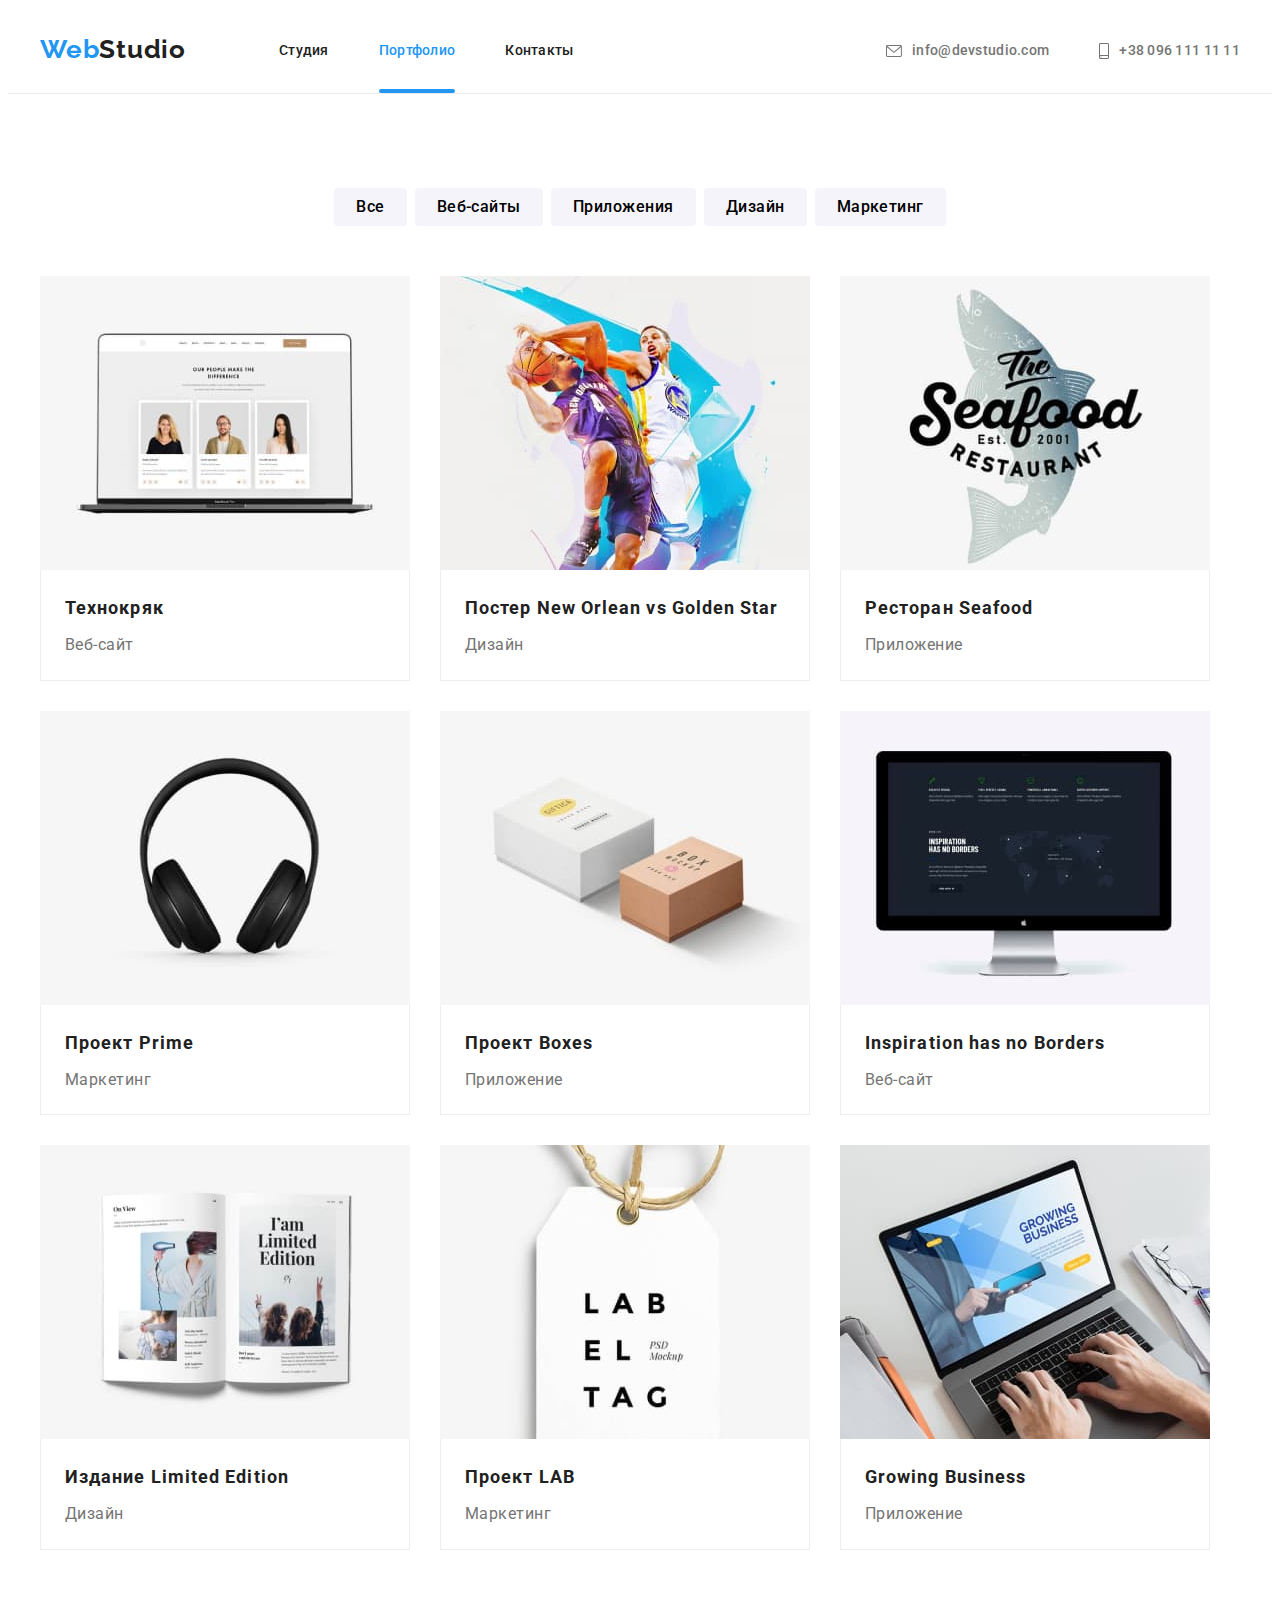
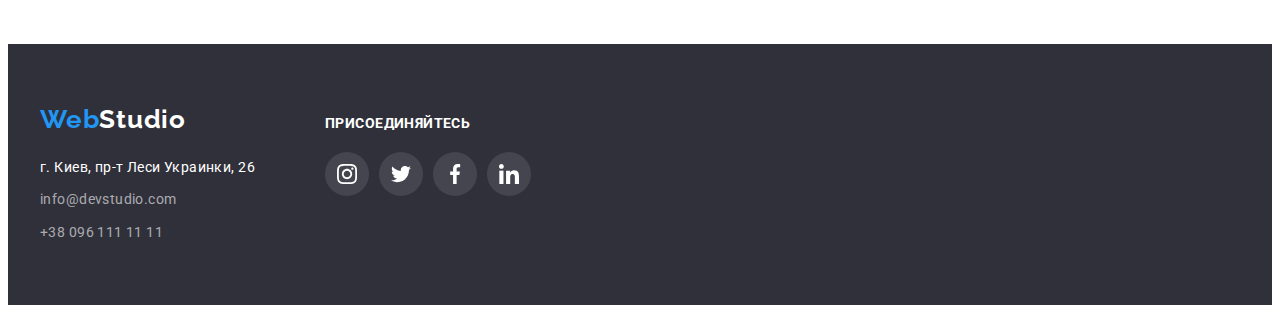
==== portfolio.html @ e02481c8 "Домашка 6" ====
<!DOCTYPE html>
<html lang="ru">

<head>
  <meta charset="UTF-8" />
  <meta http-equiv="X-UA-Compatible" content="IE=edge" />
  <meta name="viewport" content="width=device-width, initial-scale=1.0" />
  <title>WebStudio</title>
  <link rel="preconnect" href="https://fonts.gstatic.com" />
  <link href="https://fonts.googleapis.com/css2?family=Raleway:wght@700&family=Roboto:wght@400;500;700;900&display=swap"
    rel="stylesheet" />
  <link rel="stylesheet" href="https://cdnjs.cloudflare.com/ajax/libs/modern-normalize/1.0.0/modern-normalize.min.css"
    integrity="sha512-ISS7cAi1PEhQ8jnbJpJZMd29NlhNj4AWYyLOSp2CE/CsHxTCu+r+t0D2yoJudVrd0/8fTVPUVDzY5Tvli75u/g=="
    crossorigin="anonymous" />
  <link rel="stylesheet" href="./css/main.css" />
</head>

<body>
  <!--Header содержит Логотип, навигацию по сайту, контакты.-->
  <header class="header">
    <div class="container header-box">
      <nav class="nav">
        <a class="logo" href="./index.html" title="На главную"><span class="web">Web</span>Studio</a>
        <ul class="list menu">
          <li class="item">
            <a class="nav-link" href="./index.html">Студия</a>
          </li>
          <li class="item">
            <a class="nav-link current" href="./portfolio.html">Портфолио</a>
          </li>
          <li class="item">
            <a class="nav-link" href="">Контакты</a>
          </li>
        </ul>
      </nav>
      <ul class="list contacts">
        <li class="item">
          <a class="header-link" href="mailto:info@devstudio.com" title="Email">
            <svg class="contacts-icon" width="16" height="12">
              <use href="./img/icons/sprite.svg#envelope"></use>
            </svg>
            info@devstudio.com</a>
        </li>
        <li class="item">
          <a class="header-link" href="tel:380961111111" title="Phone number">
            <svg class="contacts-icon" width="10" height="16">
              <use href="./img/icons/sprite.svg#smartphone"></use>
            </svg>+38 096 111 11 11</a>
        </li>
      </ul>
    </div>
  </header>

  <!-- Main содержит основную контентную информацию=========== -->
  <main>
    <section class="portfolio-main">
      <div class="container">
        <h1 class="visually-hidden">Наши работы</h1>
        <!-- filters выбирает нужное окно из галереи ===========-->
        <ul class="list filter-container">
          <li class="filter-item">
            <button class="filter-btn" type="button">
              Все
            </button>
          </li>
          <li class="filter-item">
            <button class="filter-btn" type="button">
              Веб-сайты
            </button>
          </li>
          <li class="filter-item">
            <button class="filter-btn" type="button">
              Приложения
            </button>
          </li>
          <li class="filter-item">
            <button class="filter-btn" type="button">
              Дизайн
            </button>
          </li>
          <li class="filter-item">
            <button class="filter-btn" type="button">
              Маркетинг
            </button>
          </li>
        </ul>

        <!-- Галерея работ компании======== -->
        <ul class="list portfolio-galeri-set">
          <li class="portfolio-galeri-item">
            <a class="galeri-link" href="">
              <div class="galeri-thumb">
                <img src="./img/portfolio/portfolio-img.jpg" alt="Ноутбук с карточками людей" width="370"
                  height="294" />
                <div class="desc-overlay">
                  <p>Технокряк это современная площадка распространения коронавируса. Компании используют эту платформу
                    для цифрового шпионажа и атак на защищённые сервера конкурентов.</p>
                </div>

              </div>
              <div class="galeri-content">
                <h2 class="portfolio-title">Технокряк</h2>
                <p class="portfolio-text">Веб-сайт</p>
              </div>
            </a>
          </li>
          <li class="portfolio-galeri-item">
            <a class="galeri-link" href="">
              <div class="galeri-thumb">
                <img src="./img/portfolio/portfolio-img-1.jpg" alt="Два баскетбольмта играют в баскетбол" width="370"
                  height="294" />
                <div class="desc-overlay">
                  <p>Технокряк это современная площадка распространения коронавируса. Компании используют эту платформу
                    для цифрового шпионажа и атак на защищённые сервера конкурентов.</p>
                </div>
              </div>
              <div class="galeri-content">
                <h2 class="portfolio-title">
                  Постер New Orlean vs Golden Star
                </h2>
                <p class="portfolio-text">Дизайн</p>
              </div>
            </a>
          </li>
          <li class="portfolio-galeri-item">
            <a class="galeri-link" href="">
              <div class="galeri-thumb">
                <img src="./img/portfolio/portfolio-img-2.jpg" alt="Логотип СиФуд" width="370" height="294" />
                <div class="desc-overlay">
                  <p>Технокряк это современная площадка распространения коронавируса. Компании используют эту платформу
                    для цифрового шпионажа и атак на защищённые сервера конкурентов.</p>
                </div>
              </div>
              <div class="galeri-content">
                <h2 class="portfolio-title">
                  Ресторан Seafood
                </h2>
                <p class="portfolio-text">Приложение</p>
              </div>
            </a>
          </li>
          <li class="portfolio-galeri-item">
            <a class="galeri-link" href="">
              <div class="galeri-thumb">
                <img src="./img/portfolio/portfolio-img-3.jpg" alt="Чёрные наушники на белом фоне" width="370"
                  height="294" />
                <div class="desc-overlay">
                  <p>Технокряк это современная площадка распространения коронавируса. Компании используют эту платформу
                    для цифрового шпионажа и атак на защищённые сервера конкурентов.</p>
                </div>
              </div>
              <div class="galeri-content">
                <h2 class="portfolio-title">
                  Проект Prime
                </h2>
                <p class="portfolio-text">Маркетинг</p>
              </div>
            </a>
          </li>
          <li class="portfolio-galeri-item">
            <a class="galeri-link" href="">
              <div class="galeri-thumb">
                <img src="./img/portfolio/portfolio-img-4.jpg" alt="Две фирменные картонные коробочки" width="370"
                  height="294" />
                <div class="desc-overlay">
                  <p>Технокряк это современная площадка распространения коронавируса. Компании используют эту платформу
                    для цифрового шпионажа и атак на защищённые сервера конкурентов.</p>
                </div>
              </div>
              <div class="galeri-content">
                <h2 class="portfolio-title">
                  Проект Boxes
                </h2>
                <p class="portfolio-text">Приложение</p>
              </div>
            </a>
          </li>
          <li class="portfolio-galeri-item">
            <a class="galeri-link" href="">
              <div class="galeri-thumb">
                <img src="./img/portfolio/portfolio-img-5.jpg" alt="Монитор с изобрашением аналитического содержания"
                  width="370" height="294" />
                <div class="desc-overlay">
                  <p>Технокряк это современная площадка распространения коронавируса. Компании используют эту платформу
                    для цифрового шпионажа и атак на защищённые сервера конкурентов.</p>
                </div>
              </div>
              <div class="galeri-content">
                <h2 class="portfolio-title">
                  Inspiration has no Borders
                </h2>
                <p class="portfolio-text">Веб-сайт</p>
              </div>
            </a>
          </li>
          <li class="portfolio-galeri-item">
            <a class="galeri-link" href="">
              <div class="galeri-thumb">
                <img src="./img/portfolio/portfolio-img-6.jpg" alt="Разкрытый глНцевый журнал" width="370"
                  height="294" />
                <div class="desc-overlay">
                  <p>Технокряк это современная площадка распространения коронавируса. Компании используют эту платформу
                    для цифрового шпионажа и атак на защищённые сервера конкурентов.</p>
                </div>
              </div>
              <div class="galeri-content">
                <h2 class="portfolio-title">
                  Издание Limited Edition
                </h2>
                <p class="portfolio-text">Дизайн</p>
              </div>
            </a>
          </li>
          <li class="portfolio-galeri-item">
            <a class="galeri-link" href="">
              <div class="galeri-thumb">
                <img src="./img/portfolio/portfolio-img-7.jpg" alt="Фирменная бирка из магазина" width="370"
                  height="294" />
                <div class="desc-overlay">
                  <p>Технокряк это современная площадка распространения коронавируса. Компании используют эту платформу
                    для цифрового шпионажа и атак на защищённые сервера конкурентов.</p>
                </div>
              </div>
              <div class="galeri-content">
                <h2 class="portfolio-title">Проект LAB</h2>
                <p class="portfolio-text">Маркетинг</p>
              </div>
            </a>
          </li>
          <li class="portfolio-galeri-item">
            <a class="galeri-link" href="">
              <div class="galeri-thumb">
                <img src="./img/portfolio/portfolio-img-8.jpg" alt="Молодой человек работает на ноутбуке" width="370"
                  height="294" />
                <div class="desc-overlay">
                  <p>Технокряк это современная площадка распространения коронавируса. Компании используют эту платформу
                    для цифрового шпионажа и атак на защищённые сервера конкурентов.</p>
                </div>
              </div>
              <div class="galeri-content">
                <h2 class="portfolio-title">
                  Growing Business
                </h2>
                <p class="portfolio-text">Приложение</p>
              </div>
            </a>
          </li>
        </ul>
      </div>
    </section>
  </main>

  <!--Footer содержит логотип, физический адрес и контакты компаниию-->
  <footer class="footer">
    <div class="container footer-container">
      <div class="address">
        <a class="footer-logo" href="./index.html" title="На главную"><span class="web">Web</span>Studio</a>
        <address>
          <ul class="list">
            <li class="address-item">
              <p class="address-text">
                г. Киев, пр-т Леси Украинки, 26
              </p>
            </li>

            <li class="address-item">
              <a class="address-link" href="mailto:info@devstudio.com" title="Email">info@devstudio.com</a>
            </li>

            <li class="address-item">
              <a class="address-link" href="tel:380961111111" title="Phone number">+38 096 111 11 11</a>
            </li>
          </ul>
        </address>
      </div>
      <div class="footer-social-box">
        <p class="footer-text">присоединяйтесь</p>
        <ul class="list footer-icon">
          <li>
            <a class="link-icon" href="">
              <svg class="footer-social-icon" width="20" height="20">
                <use href="./img/icons/sprite.svg#instagram"></use>
              </svg>
            </a>
          </li>
          <li>
            <a class="link-icon" href="">
              <svg class="footer-social-icon" width="20" height="20">
                <use href="./img/icons/sprite.svg#twitter"></use>
              </svg>
            </a>
          </li>
          <li>
            <a class="link-icon" href="">
              <svg class="footer-social-icon" width="20" height="20">
                <use href="./img/icons/sprite.svg#facebook"></use>
              </svg>
            </a>
          </li>
          <li>
            <a class="link-icon" href="">
              <svg class="footer-social-icon" width="20" height="20">
                <use href="./img/icons/sprite.svg#linkedin"></use>
              </svg>
            </a>
          </li>
        </ul>
      </div>
    </div>
  </footer>
</body>

</html>
---- css/main.css ----
:root {
	--primary-text-color: #212121;
	--secondary-text-color: #757575;
	--accent-color: #2196f3;
	--batton-hover: #188ce8;
	--section-bg-color: #f5f4fa;
	--primary-wight-color: #ffffff;
	--footer-color: #2f303a;
	--galeri-set-gap: 30px;
}

body {
	font-family: "Roboto", sans-serif;
	background-color: var(--primary-wight-color);
	color: var(--primary-text-color);
}

/* Селектор наследующий шрифт для кнопки */
button {
	font-family: inherit;
}

/* Селектор для устранения маркеров от списков ul*/
.list,
.galeri-link {
	padding: 0;
	margin: 0;
	list-style: none;
	text-decoration: none;
}

.container {
	margin: 0 auto;
	width: 1200px;
	padding: 0 15px;

	/*outline: 1px solid tomato;*/
}

.section,
.portfolio-main {
	padding: 94px 0;
}

h1,
h2,
h3,
h4,
h5,
h6,
p {
	margin: 0;
}

img {
	display: block;
	max-width: 100%;
}

/* --------------------------------- Header --------------------------------- */
.header {
	border-bottom: 1px solid #ececec;
}

.logo,
.footer-logo {
	font-family: "Raleway", sans-serif;
	font-weight: 700;
	font-size: 26px;
	line-height: 1.2;
	letter-spacing: 0.03em;
	color: var(--primary-text-color);
	text-decoration: none;
}

/* ----------------------------------- Nav ---------------------------------- */
.nav,
.nav-link {
	font-weight: 500;
	font-size: 14px;
	line-height: 1.5;
	letter-spacing: 0.02em;
	color: var(--primary-text-color);
	text-decoration: none;

	transition: color 250ms cubic-bezier(0.4, 0, 0.2, 1);
}

.nav .nav-link:hover,
.nav .nav-link:focus,
.nav .nav-link.current,
.header-link:hover,
.header-link:focus,
.web,
.address-link:hover,
.address-link:focus,
.contacts-icon:focus,
.contacts-icon:hover {
	color: var(--accent-color);
	fill: var(--accent-color);
}
.nav .nav-link.current {
	position: relative;
}

.current::after {
	content: "";
	position: absolute;
	width: 100%;
	height: 4px;
	bottom: -3px;
	left: 0;

	border-radius: 2px;

	background-color: var(--accent-color);
}

.container.header-box,
.nav,
.menu,
.contacts {
	display: flex;
}

.header-box,
.nav {
	align-items: center;
}

.logo {
	margin-right: 93px;
	padding: 24px 0 25px;
}

.menu .item + .item,
.contacts .item + .item {
	margin-left: 50px;
}

.menu .nav-link,
.contacts .header-link {
	padding: 32px 0;
}

/*Contacts*/
.contacts {
	margin-left: auto;
}

.contacts-icon {
	margin-right: 10px;
	fill: currentColor;
}

.header-link {
	display: flex;
	align-items: center;

	font-weight: 500;
	font-size: 14px;
	line-height: 1.5;
	letter-spacing: 0.02em;
	color: var(--secondary-text-color);
	text-decoration: none;

	transition: color 250ms cubic-bezier(0.4, 0, 0.2, 1);
}

/* ------------------------------- Header end ------------------------------- */

/* ---------- Main начало оформления основного контента на странице --------- */
/* ---------------------------------- Hero ---------------------------------- */
.hero {
	max-width: 1600px;
	min-height: 600px;
	margin: 0 auto;
	text-align: center;
	padding: 200px 0px;

	background-color: #c4c4c4;
	background-image: linear-gradient(
			to right,
			rgba(47, 48, 58, 0.4),
			rgba(47, 48, 58, 0.4)
		),
		url(../img/bg-Img-1600x600.jpg);
	background-repeat: no-repeat;
	background-position: center;
	background-size: cover;
}

.hero-title {
	width: 696px;
	margin: 0 auto 30px;

	letter-spacing: 0.06em;
	text-transform: uppercase;
	font-weight: 900;
	font-size: 44px;
	line-height: 1.36;

	color: var(--primary-wight-color);
}

/* ------------------------ Button Оформление кнопки ------------------------ */

.btn {
	padding: 10px 34px;

	font-weight: 700;
	font-size: 16px;
	line-height: 1.87;
	letter-spacing: 0.06em;

	background-color: var(--accent-color);
	color: var(--primary-wight-color);
	box-shadow: 0px 4px 4px rgba(0, 0, 0, 0.15);
	border-radius: 4px;
	border: none;
	cursor: pointer;

	transition: background-color 250ms cubic-bezier(0.4, 0, 0.2, 1);
}

.btn:hover,
.btn:focus {
	background-color: var(--batton-hover);
}
/* --------------------------------- Модалка -------------------------------- */
.backdrop {
	position: fixed;
	top: 0;
	left: 0;
	width: 100%;
	height: 100%;

	background: rgba(0, 0, 0, 0.2);

	opacity: 1;
	transition: opacity 250ms cubic-bezier(0.4, 0, 0.2, 1);
}

.backdrop.is-hidden {
	opacity: 0;
	pointer-events: none;
}

.backdrop.is-hidden .modal {
	transform: translate(-50%, -50%) scale(0.8);
}

.modal {
	position: absolute;
	top: 50%;
	left: 50%;

	min-width: 528px;
	min-height: 581px;
	padding: 15px;

	background: var(--primary-wight-color);
	box-shadow: 0px 1px 3px rgba(0, 0, 0, 0.12), 0px 1px 1px rgba(0, 0, 0, 0.14),
		0px 2px 1px rgba(0, 0, 0, 0.2);
	border-radius: 4px;

	transform: translate(-50%, -50%) scale(1);
	transition: 250ms cubic-bezier(0.4, 0, 0.2, 1);
}
.modal button {
	position: absolute;
	top: 8px;
	left: 490px;

	width: 30px;
	height: 30px;

	background: var(--primary-wight-color);
	border: 1px solid rgba(0, 0, 0, 0.1);
	box-sizing: border-box;
	border-radius: 50%;
}
/* --------------------------------- Модалка and-------------------------------- */
/* -------------------------------- Hero end -------------------------------- */

/* ------------------ Sectin оформление заголовков и текста ----------------- */
/* ------------------------------- Особенности ------------------------------ */
.visually-hidden {
	position: absolute;
	width: 1px;
	height: 1px;
	margin: -1px;
	border: 0;
	padding: 0;

	white-space: nowrap;
	clip-path: inset(100%);
	clip: rect(0 0 0 0);
	overflow: hidden;
}
.features-icon {
	margin-bottom: 30px;

	display: flex;
	align-items: center;
	justify-content: center;
	height: 120px;

	background-color: #f5f4fa;
	border-radius: 4px;
}

.description,
.galeri-container,
.team-container {
	display: flex;
	flex-wrap: wrap;
	margin-left: calc(-1 * var(--galeri-set-gap));
}

.description .description-item {
	margin-left: var(--galeri-set-gap);
	flex-basis: calc(100% / 4 - var(--galeri-set-gap));
}

/* ----------------------------- Особенности and ---------------------------- */
/* ---------------------------- Чем мы занимаемся --------------------------- */
.section.galeri {
	padding-top: 0;
}

.galeri-container .galeri-item {
	position: relative;
	margin-left: var(--galeri-set-gap);
	flex-basis: calc((100% * 90px) / 3 - var(--galeri-set-gap));
}

.galeri-container .galeri-item::after {
	content: "";
	position: absolute;
	width: 100%;
	height: 70px;
	left: 0;
	bottom: 0;

	background: rgba(47, 48, 58, 0.8);
}
.galeri-container .galeri-item p {
	position: absolute;
	left: 83px;
	bottom: 27px;
	z-index: 1;

	font-weight: 700;
	font-size: 14px;
	line-height: 1.14;
	text-align: center;
	letter-spacing: 0.03em;
	text-transform: uppercase;

	color: var(--primary-wight-color);
}

/* -------------------------- Чем мы занимаемся and ------------------------- */
.section.team {
	background-color: var(--section-bg-color);
	color: var(--primary-text-color);
}

.section-title {
	margin-bottom: 50px;

	font-size: 36px;
	line-height: 1.17;
	text-align: center;
	letter-spacing: 0.03em;
}

.title {
	margin-bottom: 10px;

	font-size: 14px;
	line-height: 1.4;
	letter-spacing: 0.03em;
	text-transform: uppercase;
}

.text {
	font-size: 14px;
	line-height: 1.71;
	letter-spacing: 0.03em;
	color: var(--secondary-text-color);
}

/* ----------------------- Оформление карточек команды ---------------------- */

.team-item {
	margin-left: var(--galeri-set-gap);
	flex-basis: calc((100% * 120px) / 4 - var(--galeri-set-gap));

	background-color: var(--primary-wight-color);
	box-shadow: 0px 1px 3px rgba(0, 0, 0, 0.12), 0px 1px 1px rgba(0, 0, 0, 0.14),
		0px 2px 1px rgba(0, 0, 0, 0.2);
	border-radius: 0px 0px 4px 4px;
}

.team-content {
	padding: 30px;
}

.cards-title {
	margin-bottom: 10px;

	font-weight: 500;
	font-size: 16px;
	line-height: 1.19;
	text-align: center;
	letter-spacing: 0.03em;
}

.cards-text {
	margin-bottom: 16px;

	font-size: 16px;
	line-height: 1.2;
	text-align: center;
	letter-spacing: 0.03em;
	color: var(--secondary-text-color);
}

.social,
.footer-icon,
.partners {
	display: flex;
	justify-content: center;
}

.social li:not(:last-child),
.footer-icon li:not(:last-child) {
	margin-right: 10px;
}

.link-icon {
	display: flex;
	justify-content: center;
	align-items: center;
	width: 44px;
	height: 44px;
	border-radius: 50%;
	background-color: rgba(255, 255, 255, 0.1);

	transition: background-color 250ms cubic-bezier(0.4, 0, 0.2, 1);
}

.link-icon:hover,
.link-icon:focus {
	background-color: var(--accent-color);
}

.social-icon {
	fill: #afb1b8;

	transition: fill 250ms cubic-bezier(0.4, 0, 0.2, 1);
}

.link-icon:hover .social-icon,
.link-icon:focus .social-icon {
	fill: var(--primary-wight-color);
}

/* -------------------------------- Партнёры -------------------------------- */
.partners li:not(:last-child) {
	margin-right: 30px;
}

.partners-link {
	display: flex;
	justify-content: center;
	align-items: center;
	width: 170px;
	height: 92px;

	border: 1px solid #afb1b8;
	border-radius: 4px;
	fill: #afb1b8;

	transition: fill 250ms cubic-bezier(0.4, 0, 0.2, 1),
		border-color 250ms cubic-bezier(0.4, 0, 0.2, 1);
}

.partners-link:hover,
.partners-link:focus {
	fill: var(--accent-color);
	border-color: var(--accent-color);
}
/* ------------------------------- Section end ------------------------------ */
/* -------------------------------- Main end -------------------------------- */

/* --------------------------------- Footer --------------------------------- */
.footer {
	background-color: var(--footer-color);
	padding: 60px 0;
}

.footer-logo {
	display: block;
	margin-bottom: 20px;
	color: var(--primary-wight-color);
}

.footer-container {
	display: flex;
	align-items: baseline;
}

/* Address*/
.address {
	margin-right: 70px;
}

.address-text {
	font-style: normal;
	font-size: 14px;
	line-height: 1.7;
	letter-spacing: 0.03em;
	color: var(--primary-wight-color);
}

/* -------------------------- Оформление meil & tel ------------------------- */
.address-item:not(:last-child) {
	margin: 0 0 9px;
}

.address-link {
	font-style: normal;
	font-size: 14px;
	line-height: 1.7;
	letter-spacing: 0.03em;

	text-decoration: none;
	color: rgba(255, 255, 255, 0.6);

	transition: color 250ms cubic-bezier(0.4, 0, 0.2, 1);
}

.footer-text {
	margin-bottom: 20px;

	font-weight: 700;
	font-size: 14px;
	line-height: 1.14;
	letter-spacing: 0.03em;

	text-transform: uppercase;
	color: var(--primary-wight-color);
}

.footer-social-icon {
	fill: var(--primary-wight-color);
}
/* ------------------------------- Footer end ------------------------------- */

/*=================================================Оформление страницы портфолио =========================================================*/
/* ------------------------ Оформление кнопок фильтра ----------------------- */
.filter-container {
	display: flex;
	margin: 0 0 50px;
	justify-content: center;
}

.filter-item:not(:first-child) {
	margin-left: 8px;
}

.filter-btn {
	padding: 6px 22px;
	font-weight: 500;
	font-size: 16px;
	line-height: 1.6;
	letter-spacing: 0.03em;

	border: none;
	border-radius: 4px;
	background-color: var(--section-bg-color);
	cursor: pointer;

	transition-property: color, background-color, box-shadow;
	transition-duration: 250ms;
	transition-timing-function: cubic-bezier(0.4, 0, 0.2, 1);
}

.filter-btn:hover,
.filter-btn:focus {
	background-color: var(--accent-color);
	color: var(--primary-wight-color);
	box-shadow: 0px 3px 1px rgba(0, 0, 0, 0.1), 0px 1px 2px rgba(0, 0, 0, 0.08),
		0px 2px 2px rgba(0, 0, 0, 0.12);
}

/* --------------------------------- overlay -------------------------------- */
.galeri-thumb {
	position: relative;
	overflow: hidden;
}
.desc-overlay {
	content: "";
	width: 100%;
	height: 100%;

	position: absolute;
	top: 0;
	left: 0;
	background: rgba(33, 150, 243, 0.9);

	transform: translateY(100%);
	transition: 250ms cubic-bezier(0.4, 0, 0.2, 1);
}

.portfolio-galeri-item:hover .desc-overlay,
.portfolio-galeri-item:focus .desc-overlay {
	transform: translateY(0);
}

.desc-overlay p {
	width: 322px;

	position: absolute;
	bottom: 63px;
	left: 24px;
	z-index: 1;

	font-size: 18px;
	line-height: 1.56;
	letter-spacing: 0.03em;

	color: var(--primary-wight-color);
}
/* --------------------------------- overlay and-------------------------------- */

/* ----------------------- Оформление карточек галереи ---------------------- */
.portfolio-galeri-set {
	display: flex;
	flex-wrap: wrap;
	margin-top: calc(-1 * var(--galeri-set-gap));
	margin-left: calc(-1 * var(--galeri-set-gap));
}

.portfolio-galeri-set .portfolio-galeri-item {
	margin-top: var(--galeri-set-gap);
	margin-left: var(--galeri-set-gap);
	flex-basis: calc((100% * 90px) / 3 - var(--galeri-set-gap));

	transition-property: box-shadow;
	transition-duration: 250ms;
	transition-timing-function: cubic-bezier(0.4, 0, 0.2, 1);
}

.galeri-content {
	padding: 20px 24px;
	border: 1px solid #eeeeee;
	border-top: none;
}

.portfolio-galeri-item:hover,
.portfolio-galeri-item:focus {
	box-shadow: 0px 1px 1px rgba(0, 0, 0, 0.12), 0px 4px 4px rgba(0, 0, 0, 0.06),
		1px 4px 6px rgba(0, 0, 0, 0.16);
}

.portfolio-title {
	margin-bottom: 4px;

	font-size: 18px;
	line-height: 2;
	letter-spacing: 0.06em;
	color: var(--primary-text-color);
}

.portfolio-text {
	font-size: 16px;
	line-height: 1.87;
	letter-spacing: 0.03em;
	color: var(--secondary-text-color);
}
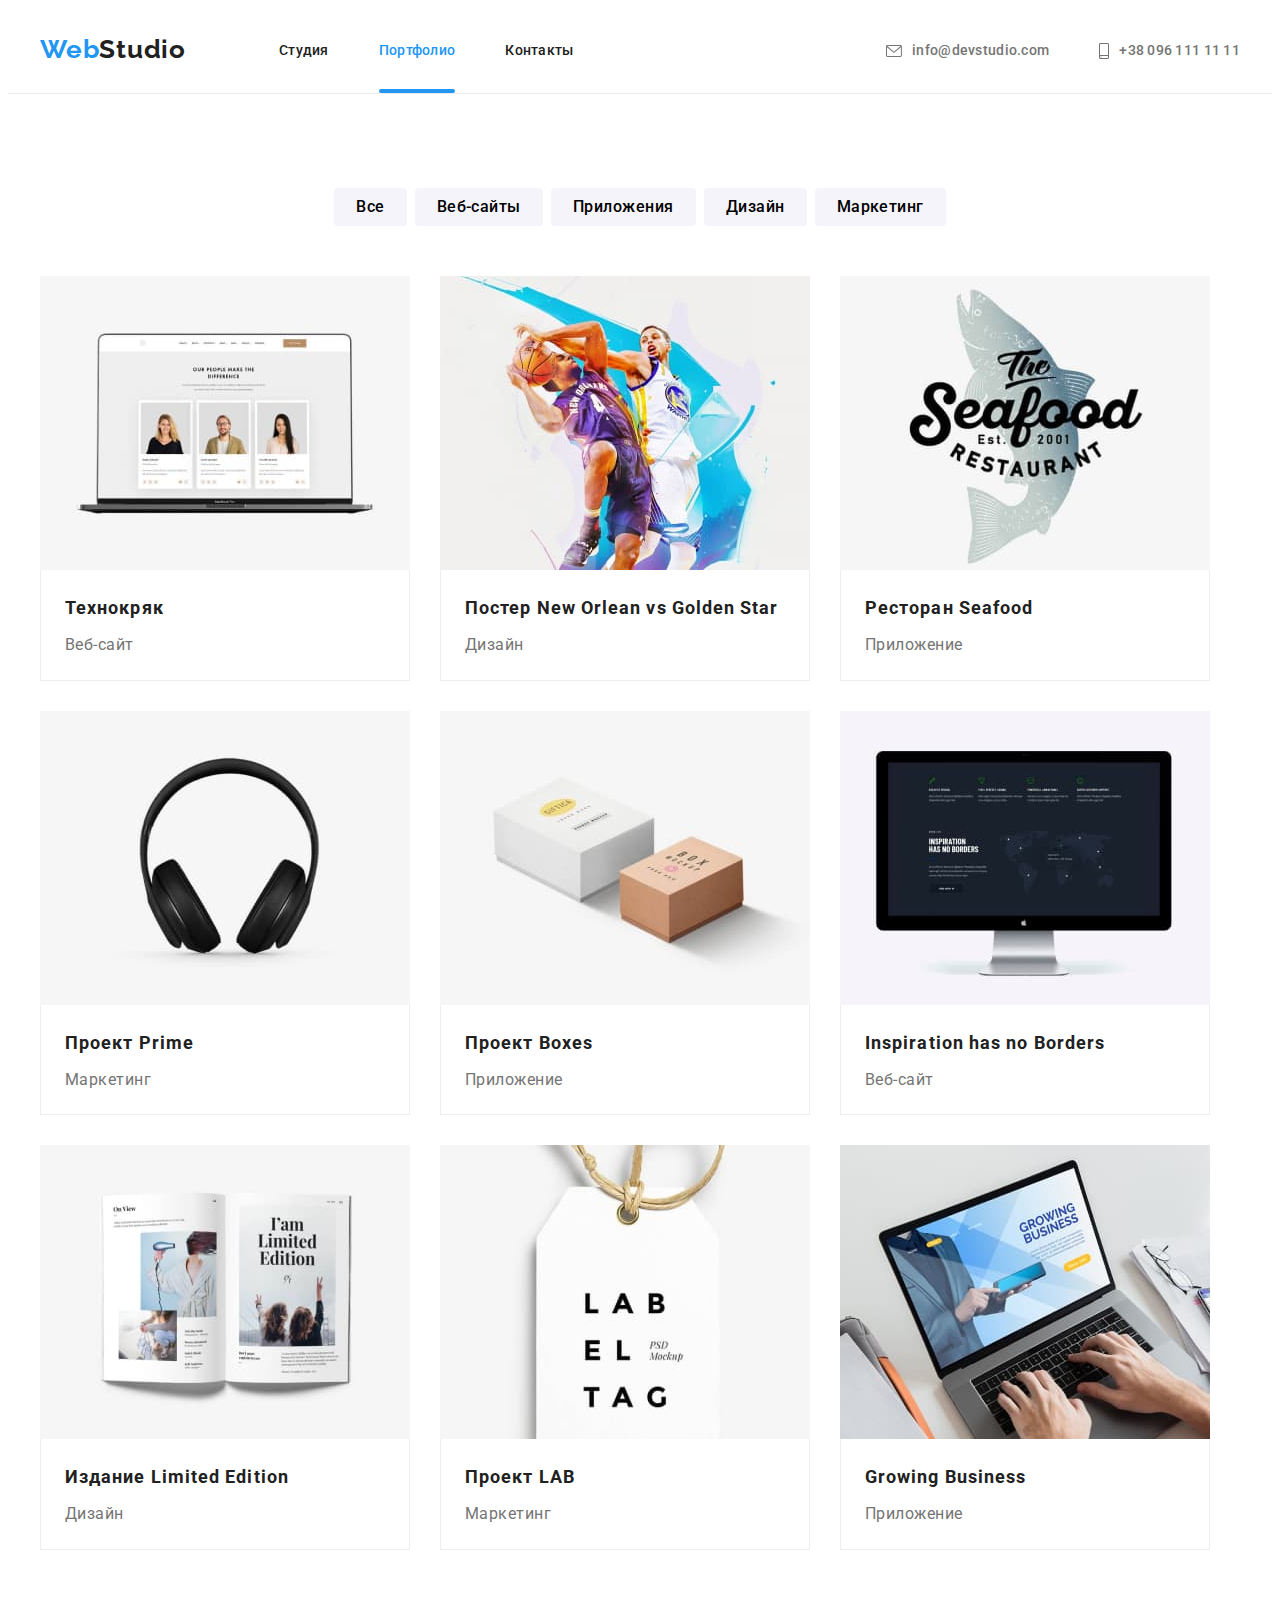
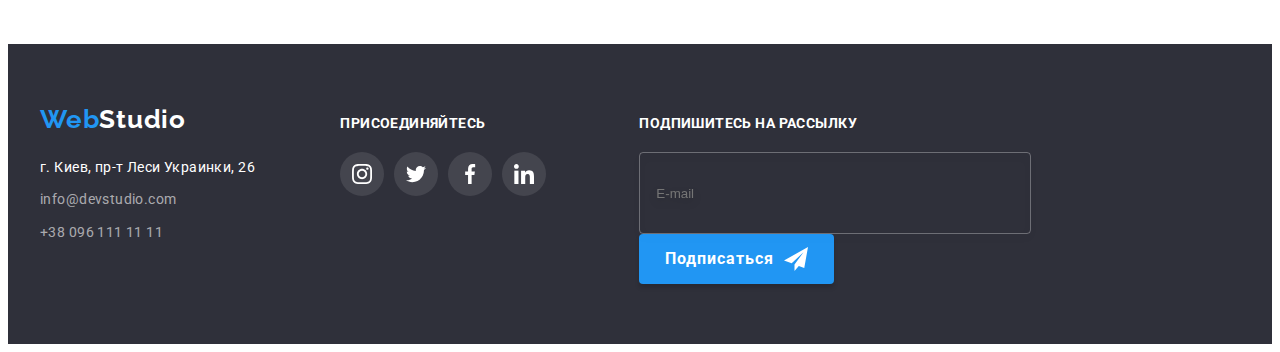
==== commit 538c3b6f: "Домашка 6" ====
--- a/portfolio.html
+++ b/portfolio.html
@@ -306,6 +306,20 @@
           </li>
         </ul>
       </div>
+
+      <!-- --------------------------- Форма подписки ---------------------------- -->
+      <form class="footer-form" name="mailing-form" autocomplete="off" novalidate>
+        <p class="footer-text">Подпишитесь на рассылку</p>
+        <label>
+          <input class="footer-input" type="email" name="email" placeholder="E-mail">
+        </label>
+        <button class="btn" type="submit">Подписаться
+          <svg class="form-btn-icon" width="24" height="24">
+            <use href="./img/icons/sprite.svg#send"></use>
+          </svg>
+        </button>
+      </form>
+
     </div>
   </footer>
 </body>
--- a/css/main.css
+++ b/css/main.css
@@ -95,7 +95,9 @@
 .address-link:hover,
 .address-link:focus,
 .contacts-icon:focus,
-.contacts-icon:hover {
+.contacts-icon:hover,
+.modal-btn-close:hover,
+.modal-btn-close:focus {
 	color: var(--accent-color);
 	fill: var(--accent-color);
 }
@@ -143,7 +145,7 @@
 	padding: 32px 0;
 }
 
-/*Contacts*/
+/* -------------------------------- Contacts -------------------------------- */
 .contacts {
 	margin-left: auto;
 }
@@ -166,7 +168,6 @@
 
 	transition: color 250ms cubic-bezier(0.4, 0, 0.2, 1);
 }
-
 /* ------------------------------- Header end ------------------------------- */
 
 /* ---------- Main начало оформления основного контента на странице --------- */
@@ -204,7 +205,6 @@
 }
 
 /* ------------------------ Button Оформление кнопки ------------------------ */
-
 .btn {
 	padding: 10px 34px;
 
@@ -220,13 +220,446 @@
 	border: none;
 	cursor: pointer;
 
-	transition: background-color 250ms cubic-bezier(0.4, 0, 0.2, 1);
+	transition: background-color 250ms cubic-bezier(0.4, 0, 0.2, 1),
+		box-shadow 250ms cubic-bezier(0.4, 0, 0.2, 1);
 }
 
 .btn:hover,
 .btn:focus {
 	background-color: var(--batton-hover);
-}
+	box-shadow: 0px 4px 4px rgba(0, 0, 0, 0.25);
+}
+/* -------------------------------- Hero end -------------------------------- */
+
+/* ------------------ Sectin оформление заголовков и текста ----------------- */
+/* ------------------------------- Особенности ------------------------------ */
+.visually-hidden {
+	position: absolute;
+	width: 1px;
+	height: 1px;
+	margin: -1px;
+	border: 0;
+	padding: 0;
+
+	white-space: nowrap;
+	clip-path: inset(100%);
+	clip: rect(0 0 0 0);
+	overflow: hidden;
+}
+
+.features-icon {
+	margin-bottom: 30px;
+
+	display: flex;
+	align-items: center;
+	justify-content: center;
+	height: 120px;
+
+	background-color: #f5f4fa;
+	border-radius: 4px;
+}
+
+.description,
+.galeri-container,
+.team-container {
+	display: flex;
+	flex-wrap: wrap;
+	margin-left: calc(-1 * var(--galeri-set-gap));
+}
+
+.description .description-item {
+	margin-left: var(--galeri-set-gap);
+	flex-basis: calc(100% / 4 - var(--galeri-set-gap));
+}
+
+/* ----------------------------- Особенности and ---------------------------- */
+/* ---------------------------- Чем мы занимаемся --------------------------- */
+.section.galeri {
+	padding-top: 0;
+}
+
+.galeri-container .galeri-item {
+	position: relative;
+	margin-left: var(--galeri-set-gap);
+	flex-basis: calc((100% * 90px) / 3 - var(--galeri-set-gap));
+}
+
+.galeri-container .galeri-item::after {
+	content: "";
+	position: absolute;
+	width: 100%;
+	height: 70px;
+	left: 0;
+	bottom: 0;
+
+	background: rgba(47, 48, 58, 0.8);
+}
+.galeri-container .galeri-item p {
+	position: absolute;
+	left: 83px;
+	bottom: 27px;
+	z-index: 1;
+
+	font-weight: 700;
+	font-size: 14px;
+	line-height: 1.14;
+	text-align: center;
+	letter-spacing: 0.03em;
+	text-transform: uppercase;
+
+	color: var(--primary-wight-color);
+}
+
+/* -------------------------- Чем мы занимаемся and ------------------------- */
+.section.team {
+	background-color: var(--section-bg-color);
+	color: var(--primary-text-color);
+}
+
+.section-title {
+	margin-bottom: 50px;
+
+	font-size: 36px;
+	line-height: 1.17;
+	text-align: center;
+	letter-spacing: 0.03em;
+}
+
+.title {
+	margin-bottom: 10px;
+
+	font-size: 14px;
+	line-height: 1.4;
+	letter-spacing: 0.03em;
+	text-transform: uppercase;
+}
+
+.text {
+	font-size: 14px;
+	line-height: 1.71;
+	letter-spacing: 0.03em;
+	color: var(--secondary-text-color);
+}
+
+/* ----------------------- Оформление карточек команды ---------------------- */
+.team-item {
+	margin-left: var(--galeri-set-gap);
+	flex-basis: calc((100% * 120px) / 4 - var(--galeri-set-gap));
+
+	background-color: var(--primary-wight-color);
+	box-shadow: 0px 1px 3px rgba(0, 0, 0, 0.12), 0px 1px 1px rgba(0, 0, 0, 0.14),
+		0px 2px 1px rgba(0, 0, 0, 0.2);
+	border-radius: 0px 0px 4px 4px;
+}
+
+.team-content {
+	padding: 30px;
+}
+
+.cards-title {
+	margin-bottom: 10px;
+
+	font-weight: 500;
+	font-size: 16px;
+	line-height: 1.19;
+	text-align: center;
+	letter-spacing: 0.03em;
+}
+
+.cards-text {
+	margin-bottom: 16px;
+
+	font-size: 16px;
+	line-height: 1.2;
+	text-align: center;
+	letter-spacing: 0.03em;
+	color: var(--secondary-text-color);
+}
+
+.social,
+.footer-icon,
+.partners {
+	display: flex;
+	justify-content: center;
+}
+
+.social li:not(:last-child),
+.footer-icon li:not(:last-child) {
+	margin-right: 10px;
+}
+
+.link-icon {
+	display: flex;
+	justify-content: center;
+	align-items: center;
+	width: 44px;
+	height: 44px;
+	border-radius: 50%;
+	background-color: rgba(255, 255, 255, 0.1);
+
+	transition: background-color 250ms cubic-bezier(0.4, 0, 0.2, 1);
+}
+
+.link-icon:hover,
+.link-icon:focus {
+	background-color: var(--accent-color);
+}
+
+.social-icon {
+	fill: #afb1b8;
+
+	transition: fill 250ms cubic-bezier(0.4, 0, 0.2, 1);
+}
+
+.link-icon:hover .social-icon,
+.link-icon:focus .social-icon {
+	fill: var(--primary-wight-color);
+}
+
+/* -------------------------------- Партнёры -------------------------------- */
+.partners li:not(:last-child) {
+	margin-right: 30px;
+}
+
+.partners-link {
+	display: flex;
+	justify-content: center;
+	align-items: center;
+	width: 170px;
+	height: 92px;
+
+	border: 1px solid #afb1b8;
+	border-radius: 4px;
+	fill: #afb1b8;
+
+	transition: fill 250ms cubic-bezier(0.4, 0, 0.2, 1),
+		border-color 250ms cubic-bezier(0.4, 0, 0.2, 1);
+}
+
+.partners-link:hover,
+.partners-link:focus {
+	fill: var(--accent-color);
+	border-color: var(--accent-color);
+}
+/* ------------------------------- Section end ------------------------------ */
+/* -------------------------------- Main end -------------------------------- */
+
+/* --------------------------------- Footer --------------------------------- */
+.footer {
+	background-color: var(--footer-color);
+	padding: 60px 0;
+}
+
+.footer-logo {
+	display: block;
+	margin-bottom: 20px;
+	color: var(--primary-wight-color);
+}
+
+.footer-container {
+	display: flex;
+	align-items: baseline;
+	/* justify-content: center; */
+}
+
+/* --------------------------------- Address -------------------------------- */
+.address {
+	margin-right: 70px;
+	width: 231px;
+}
+
+.address-text {
+	font-style: normal;
+	font-size: 14px;
+	line-height: 1.7;
+	letter-spacing: 0.03em;
+	color: var(--primary-wight-color);
+}
+
+/* -------------------------- Оформление meil & tel ------------------------- */
+.address-item:not(:last-child) {
+	margin: 0 0 9px;
+}
+
+.address-link {
+	font-style: normal;
+	font-size: 14px;
+	line-height: 1.7;
+	letter-spacing: 0.03em;
+
+	text-decoration: none;
+	color: rgba(255, 255, 255, 0.6);
+
+	transition: color 250ms cubic-bezier(0.4, 0, 0.2, 1);
+}
+
+.footer-text {
+	margin-bottom: 20px;
+
+	font-weight: 700;
+	font-size: 14px;
+	line-height: 1.14;
+	letter-spacing: 0.03em;
+
+	text-transform: uppercase;
+	color: var(--primary-wight-color);
+}
+.footer-social-box {
+	margin-right: 93px;
+}
+
+.footer-social-icon {
+	fill: var(--primary-wight-color);
+}
+/* ---------------------------------- Форма подписки ---------------------------------- */
+.footer-form .btn {
+	display: inline-flex;
+	align-items: center;
+	padding: 10px 26px;
+}
+
+.footer-input {
+	margin-right: 12px;
+
+	width: 358px;
+	height: 50px;
+	padding: 15px 16px;
+
+	border: 1px solid rgba(255, 255, 255, 0.3);
+	background: transparent;
+	outline: none;
+	color: var(--primary-wight-color);
+
+	filter: drop-shadow(0px 4px 4px rgba(0, 0, 0, 0.15));
+	border-radius: 4px;
+}
+
+.form-btn-icon {
+	margin-left: 10px;
+}
+/* ------------------------------- Footer end ------------------------------- */
+
+/*=================================================Оформление страницы портфолио =========================================================*/
+/* ------------------------ Оформление кнопок фильтра ----------------------- */
+.filter-container {
+	display: flex;
+	margin: 0 0 50px;
+	justify-content: center;
+}
+
+.filter-item:not(:first-child) {
+	margin-left: 8px;
+}
+
+.filter-btn {
+	padding: 6px 22px;
+	font-weight: 500;
+	font-size: 16px;
+	line-height: 1.6;
+	letter-spacing: 0.03em;
+
+	border: none;
+	border-radius: 4px;
+	background-color: var(--section-bg-color);
+	cursor: pointer;
+
+	transition-property: color, background-color, box-shadow;
+	transition-duration: 250ms;
+	transition-timing-function: cubic-bezier(0.4, 0, 0.2, 1);
+}
+
+.filter-btn:hover,
+.filter-btn:focus {
+	background-color: var(--accent-color);
+	color: var(--primary-wight-color);
+	box-shadow: 0px 3px 1px rgba(0, 0, 0, 0.1), 0px 1px 2px rgba(0, 0, 0, 0.08),
+		0px 2px 2px rgba(0, 0, 0, 0.12);
+}
+
+/* --------------------------------- overlay -------------------------------- */
+.galeri-thumb {
+	position: relative;
+	overflow: hidden;
+}
+.desc-overlay {
+	content: "";
+	width: 100%;
+	height: 100%;
+
+	position: absolute;
+	top: 0;
+	left: 0;
+	background: rgba(33, 150, 243, 0.9);
+
+	transform: translateY(100%);
+	transition: 250ms cubic-bezier(0.4, 0, 0.2, 1);
+}
+
+.portfolio-galeri-item:hover .desc-overlay,
+.portfolio-galeri-item:focus .desc-overlay {
+	transform: translateY(0);
+}
+
+.desc-overlay p {
+	width: 322px;
+
+	position: absolute;
+	bottom: 63px;
+	left: 24px;
+	z-index: 1;
+
+	font-size: 18px;
+	line-height: 1.56;
+	letter-spacing: 0.03em;
+
+	color: var(--primary-wight-color);
+}
+/* --------------------------------- overlay and-------------------------------- */
+
+/* ----------------------- Оформление карточек галереи ---------------------- */
+.portfolio-galeri-set {
+	display: flex;
+	flex-wrap: wrap;
+	margin-top: calc(-1 * var(--galeri-set-gap));
+	margin-left: calc(-1 * var(--galeri-set-gap));
+}
+
+.portfolio-galeri-set .portfolio-galeri-item {
+	margin-top: var(--galeri-set-gap);
+	margin-left: var(--galeri-set-gap);
+	flex-basis: calc((100% * 90px) / 3 - var(--galeri-set-gap));
+
+	transition: box-shadow 250ms cubic-bezier(0.4, 0, 0.2, 1);
+}
+
+.galeri-content {
+	padding: 20px 24px;
+	border: 1px solid #eeeeee;
+	border-top: none;
+}
+
+.portfolio-galeri-item:hover,
+.portfolio-galeri-item:focus {
+	box-shadow: 0px 1px 1px rgba(0, 0, 0, 0.12), 0px 4px 4px rgba(0, 0, 0, 0.06),
+		1px 4px 6px rgba(0, 0, 0, 0.16);
+}
+
+.portfolio-title {
+	margin-bottom: 4px;
+
+	font-size: 18px;
+	line-height: 2;
+	letter-spacing: 0.06em;
+	color: var(--primary-text-color);
+}
+
+.portfolio-text {
+	font-size: 16px;
+	line-height: 1.87;
+	letter-spacing: 0.03em;
+	color: var(--secondary-text-color);
+}
+
 /* --------------------------------- Модалка -------------------------------- */
 .backdrop {
 	position: fixed;
@@ -257,7 +690,7 @@
 
 	min-width: 528px;
 	min-height: 581px;
-	padding: 15px;
+	padding: 40px;
 
 	background: var(--primary-wight-color);
 	box-shadow: 0px 1px 3px rgba(0, 0, 0, 0.12), 0px 1px 1px rgba(0, 0, 0, 0.14),
@@ -267,7 +700,8 @@
 	transform: translate(-50%, -50%) scale(1);
 	transition: 250ms cubic-bezier(0.4, 0, 0.2, 1);
 }
-.modal button {
+
+.modal-btn-close {
 	position: absolute;
 	top: 8px;
 	left: 490px;
@@ -277,15 +711,87 @@
 
 	background: var(--primary-wight-color);
 	border: 1px solid rgba(0, 0, 0, 0.1);
+	border-radius: 50%;
+}
+/* ------------------------------ Форма заказа ------------------------------ */
+
+.modal-form-title {
+	margin-bottom: 12px;
+
+	font-weight: 700;
+	font-size: 20px;
+	line-height: 1.15;
+	text-align: center;
+	letter-spacing: 0.03em;
+}
+
+.modal-label {
+	position: relative;
+	display: flex;
+	flex-direction: column;
+	margin-bottom: 20px;
+}
+.modal-label:nth-child(-n + 4) {
+	margin-bottom: 10px;
+}
+
+.modal-input {
+	padding: 11px 12px;
+	padding-left: 42px;
+	width: 448px;
+	height: 40px;
+}
+
+.modal-input-icon {
+	position: absolute;
+	left: 12px;
+	bottom: 11px;
+}
+
+.modal-comment:focus,
+.modal-input:focus,
+.modal-input:focus ~ .modal-input-icon {
+	fill: var(--accent-color);
+	border-color: var(--accent-color);
+}
+
+.modal-comment,
+.modal-input {
+	outline: none;
+	border: 1px solid rgba(33, 33, 33, 0.2);
 	box-sizing: border-box;
-	border-radius: 50%;
-}
-/* --------------------------------- Модалка and-------------------------------- */
-/* -------------------------------- Hero end -------------------------------- */
-
-/* ------------------ Sectin оформление заголовков и текста ----------------- */
-/* ------------------------------- Особенности ------------------------------ */
-.visually-hidden {
+	border-radius: 4px;
+}
+
+.modal-comment {
+	padding: 12px 16px;
+	width: 448px;
+	height: 120px;
+
+	resize: none;
+}
+
+.modal .text,
+.modal-comment,
+.modal-input {
+	/* margin-bottom: 4px; */
+	font-size: 12px;
+	line-height: 1.66;
+	letter-spacing: 0.01em;
+}
+
+.check-container {
+	display: flex;
+	justify-content: center;
+	align-items: center;
+	margin-bottom: 30px;
+}
+
+.modal-check {
+	/* -webkit-appearance: none;
+	-moz-appearance: none;
+	appearance: none; */
+
 	position: absolute;
 	width: 1px;
 	height: 1px;
@@ -298,387 +804,48 @@
 	clip: rect(0 0 0 0);
 	overflow: hidden;
 }
-.features-icon {
-	margin-bottom: 30px;
-
-	display: flex;
-	align-items: center;
-	justify-content: center;
-	height: 120px;
-
-	background-color: #f5f4fa;
-	border-radius: 4px;
-}
-
-.description,
-.galeri-container,
-.team-container {
-	display: flex;
-	flex-wrap: wrap;
-	margin-left: calc(-1 * var(--galeri-set-gap));
-}
-
-.description .description-item {
-	margin-left: var(--galeri-set-gap);
-	flex-basis: calc(100% / 4 - var(--galeri-set-gap));
-}
-
-/* ----------------------------- Особенности and ---------------------------- */
-/* ---------------------------- Чем мы занимаемся --------------------------- */
-.section.galeri {
-	padding-top: 0;
-}
-
-.galeri-container .galeri-item {
-	position: relative;
-	margin-left: var(--galeri-set-gap);
-	flex-basis: calc((100% * 90px) / 3 - var(--galeri-set-gap));
-}
-
-.galeri-container .galeri-item::after {
-	content: "";
-	position: absolute;
-	width: 100%;
-	height: 70px;
-	left: 0;
-	bottom: 0;
-
-	background: rgba(47, 48, 58, 0.8);
-}
-.galeri-container .galeri-item p {
-	position: absolute;
-	left: 83px;
-	bottom: 27px;
-	z-index: 1;
-
-	font-weight: 700;
-	font-size: 14px;
-	line-height: 1.14;
-	text-align: center;
-	letter-spacing: 0.03em;
-	text-transform: uppercase;
-
-	color: var(--primary-wight-color);
-}
-
-/* -------------------------- Чем мы занимаемся and ------------------------- */
-.section.team {
-	background-color: var(--section-bg-color);
-	color: var(--primary-text-color);
-}
-
-.section-title {
-	margin-bottom: 50px;
-
-	font-size: 36px;
-	line-height: 1.17;
-	text-align: center;
-	letter-spacing: 0.03em;
-}
-
-.title {
-	margin-bottom: 10px;
-
-	font-size: 14px;
-	line-height: 1.4;
-	letter-spacing: 0.03em;
-	text-transform: uppercase;
-}
-
-.text {
+
+.modal-check:checked + .modal-check-icon {
+	border-color: var(--accent-color);
+	background-color: var(--accent-color);
+	background-image: url(../img/icons/form/check.svg);
+	background-size: contain;
+	background-origin: border-box;
+}
+
+.modal-check-icon {
+	margin-right: 7px;
+
+	display: inline-block;
+	width: 16px;
+	height: 16px;
+	border: 2px solid var(--primary-text-color);
+	border-radius: 2px;
+}
+.modal-check:focus + .modal-check-icon {
+	border-color: var(--accent-color);
+}
+
+.modal-agrea {
 	font-size: 14px;
 	line-height: 1.71;
 	letter-spacing: 0.03em;
+
 	color: var(--secondary-text-color);
 }
 
-/* ----------------------- Оформление карточек команды ---------------------- */
-
-.team-item {
-	margin-left: var(--galeri-set-gap);
-	flex-basis: calc((100% * 120px) / 4 - var(--galeri-set-gap));
-
-	background-color: var(--primary-wight-color);
-	box-shadow: 0px 1px 3px rgba(0, 0, 0, 0.12), 0px 1px 1px rgba(0, 0, 0, 0.14),
-		0px 2px 1px rgba(0, 0, 0, 0.2);
-	border-radius: 0px 0px 4px 4px;
-}
-
-.team-content {
-	padding: 30px;
-}
-
-.cards-title {
-	margin-bottom: 10px;
-
-	font-weight: 500;
-	font-size: 16px;
-	line-height: 1.19;
+.modal-link {
+	text-decoration: none;
+	color: var(--accent-color);
+	border-bottom: 1px solid;
+}
+
+.modal-btn-posicion {
 	text-align: center;
-	letter-spacing: 0.03em;
-}
-
-.cards-text {
-	margin-bottom: 16px;
-
-	font-size: 16px;
-	line-height: 1.2;
-	text-align: center;
-	letter-spacing: 0.03em;
-	color: var(--secondary-text-color);
-}
-
-.social,
-.footer-icon,
-.partners {
-	display: flex;
-	justify-content: center;
-}
-
-.social li:not(:last-child),
-.footer-icon li:not(:last-child) {
-	margin-right: 10px;
-}
-
-.link-icon {
-	display: flex;
-	justify-content: center;
-	align-items: center;
-	width: 44px;
-	height: 44px;
-	border-radius: 50%;
-	background-color: rgba(255, 255, 255, 0.1);
-
-	transition: background-color 250ms cubic-bezier(0.4, 0, 0.2, 1);
-}
-
-.link-icon:hover,
-.link-icon:focus {
-	background-color: var(--accent-color);
-}
-
-.social-icon {
-	fill: #afb1b8;
-
-	transition: fill 250ms cubic-bezier(0.4, 0, 0.2, 1);
-}
-
-.link-icon:hover .social-icon,
-.link-icon:focus .social-icon {
-	fill: var(--primary-wight-color);
-}
-
-/* -------------------------------- Партнёры -------------------------------- */
-.partners li:not(:last-child) {
-	margin-right: 30px;
-}
-
-.partners-link {
-	display: flex;
-	justify-content: center;
-	align-items: center;
-	width: 170px;
-	height: 92px;
-
-	border: 1px solid #afb1b8;
-	border-radius: 4px;
-	fill: #afb1b8;
-
-	transition: fill 250ms cubic-bezier(0.4, 0, 0.2, 1),
-		border-color 250ms cubic-bezier(0.4, 0, 0.2, 1);
-}
-
-.partners-link:hover,
-.partners-link:focus {
-	fill: var(--accent-color);
-	border-color: var(--accent-color);
-}
-/* ------------------------------- Section end ------------------------------ */
-/* -------------------------------- Main end -------------------------------- */
-
-/* --------------------------------- Footer --------------------------------- */
-.footer {
-	background-color: var(--footer-color);
-	padding: 60px 0;
-}
-
-.footer-logo {
-	display: block;
-	margin-bottom: 20px;
-	color: var(--primary-wight-color);
-}
-
-.footer-container {
-	display: flex;
-	align-items: baseline;
-}
-
-/* Address*/
-.address {
-	margin-right: 70px;
-}
-
-.address-text {
-	font-style: normal;
-	font-size: 14px;
-	line-height: 1.7;
-	letter-spacing: 0.03em;
-	color: var(--primary-wight-color);
-}
-
-/* -------------------------- Оформление meil & tel ------------------------- */
-.address-item:not(:last-child) {
-	margin: 0 0 9px;
-}
-
-.address-link {
-	font-style: normal;
-	font-size: 14px;
-	line-height: 1.7;
-	letter-spacing: 0.03em;
-
-	text-decoration: none;
-	color: rgba(255, 255, 255, 0.6);
-
-	transition: color 250ms cubic-bezier(0.4, 0, 0.2, 1);
-}
-
-.footer-text {
-	margin-bottom: 20px;
-
-	font-weight: 700;
-	font-size: 14px;
-	line-height: 1.14;
-	letter-spacing: 0.03em;
-
-	text-transform: uppercase;
-	color: var(--primary-wight-color);
-}
-
-.footer-social-icon {
-	fill: var(--primary-wight-color);
-}
-/* ------------------------------- Footer end ------------------------------- */
-
-/*=================================================Оформление страницы портфолио =========================================================*/
-/* ------------------------ Оформление кнопок фильтра ----------------------- */
-.filter-container {
-	display: flex;
-	margin: 0 0 50px;
-	justify-content: center;
-}
-
-.filter-item:not(:first-child) {
-	margin-left: 8px;
-}
-
-.filter-btn {
-	padding: 6px 22px;
-	font-weight: 500;
-	font-size: 16px;
-	line-height: 1.6;
-	letter-spacing: 0.03em;
-
-	border: none;
-	border-radius: 4px;
-	background-color: var(--section-bg-color);
-	cursor: pointer;
-
-	transition-property: color, background-color, box-shadow;
-	transition-duration: 250ms;
-	transition-timing-function: cubic-bezier(0.4, 0, 0.2, 1);
-}
-
-.filter-btn:hover,
-.filter-btn:focus {
-	background-color: var(--accent-color);
-	color: var(--primary-wight-color);
-	box-shadow: 0px 3px 1px rgba(0, 0, 0, 0.1), 0px 1px 2px rgba(0, 0, 0, 0.08),
-		0px 2px 2px rgba(0, 0, 0, 0.12);
-}
-
-/* --------------------------------- overlay -------------------------------- */
-.galeri-thumb {
-	position: relative;
-	overflow: hidden;
-}
-.desc-overlay {
-	content: "";
-	width: 100%;
-	height: 100%;
-
-	position: absolute;
-	top: 0;
-	left: 0;
-	background: rgba(33, 150, 243, 0.9);
-
-	transform: translateY(100%);
-	transition: 250ms cubic-bezier(0.4, 0, 0.2, 1);
-}
-
-.portfolio-galeri-item:hover .desc-overlay,
-.portfolio-galeri-item:focus .desc-overlay {
-	transform: translateY(0);
-}
-
-.desc-overlay p {
-	width: 322px;
-
-	position: absolute;
-	bottom: 63px;
-	left: 24px;
-	z-index: 1;
-
-	font-size: 18px;
-	line-height: 1.56;
-	letter-spacing: 0.03em;
-
-	color: var(--primary-wight-color);
-}
-/* --------------------------------- overlay and-------------------------------- */
-
-/* ----------------------- Оформление карточек галереи ---------------------- */
-.portfolio-galeri-set {
-	display: flex;
-	flex-wrap: wrap;
-	margin-top: calc(-1 * var(--galeri-set-gap));
-	margin-left: calc(-1 * var(--galeri-set-gap));
-}
-
-.portfolio-galeri-set .portfolio-galeri-item {
-	margin-top: var(--galeri-set-gap);
-	margin-left: var(--galeri-set-gap);
-	flex-basis: calc((100% * 90px) / 3 - var(--galeri-set-gap));
-
-	transition-property: box-shadow;
-	transition-duration: 250ms;
-	transition-timing-function: cubic-bezier(0.4, 0, 0.2, 1);
-}
-
-.galeri-content {
-	padding: 20px 24px;
-	border: 1px solid #eeeeee;
-	border-top: none;
-}
-
-.portfolio-galeri-item:hover,
-.portfolio-galeri-item:focus {
-	box-shadow: 0px 1px 1px rgba(0, 0, 0, 0.12), 0px 4px 4px rgba(0, 0, 0, 0.06),
-		1px 4px 6px rgba(0, 0, 0, 0.16);
-}
-
-.portfolio-title {
-	margin-bottom: 4px;
-
-	font-size: 18px;
-	line-height: 2;
-	letter-spacing: 0.06em;
-	color: var(--primary-text-color);
-}
-
-.portfolio-text {
-	font-size: 16px;
-	line-height: 1.87;
-	letter-spacing: 0.03em;
-	color: var(--secondary-text-color);
-}
+}
+
+.modal .btn {
+	padding: 10px 55px;
+}
+/* ------------------------------ Форма заказа and------------------------------ */
+/* --------------------------------- Модалка and-------------------------------- */
